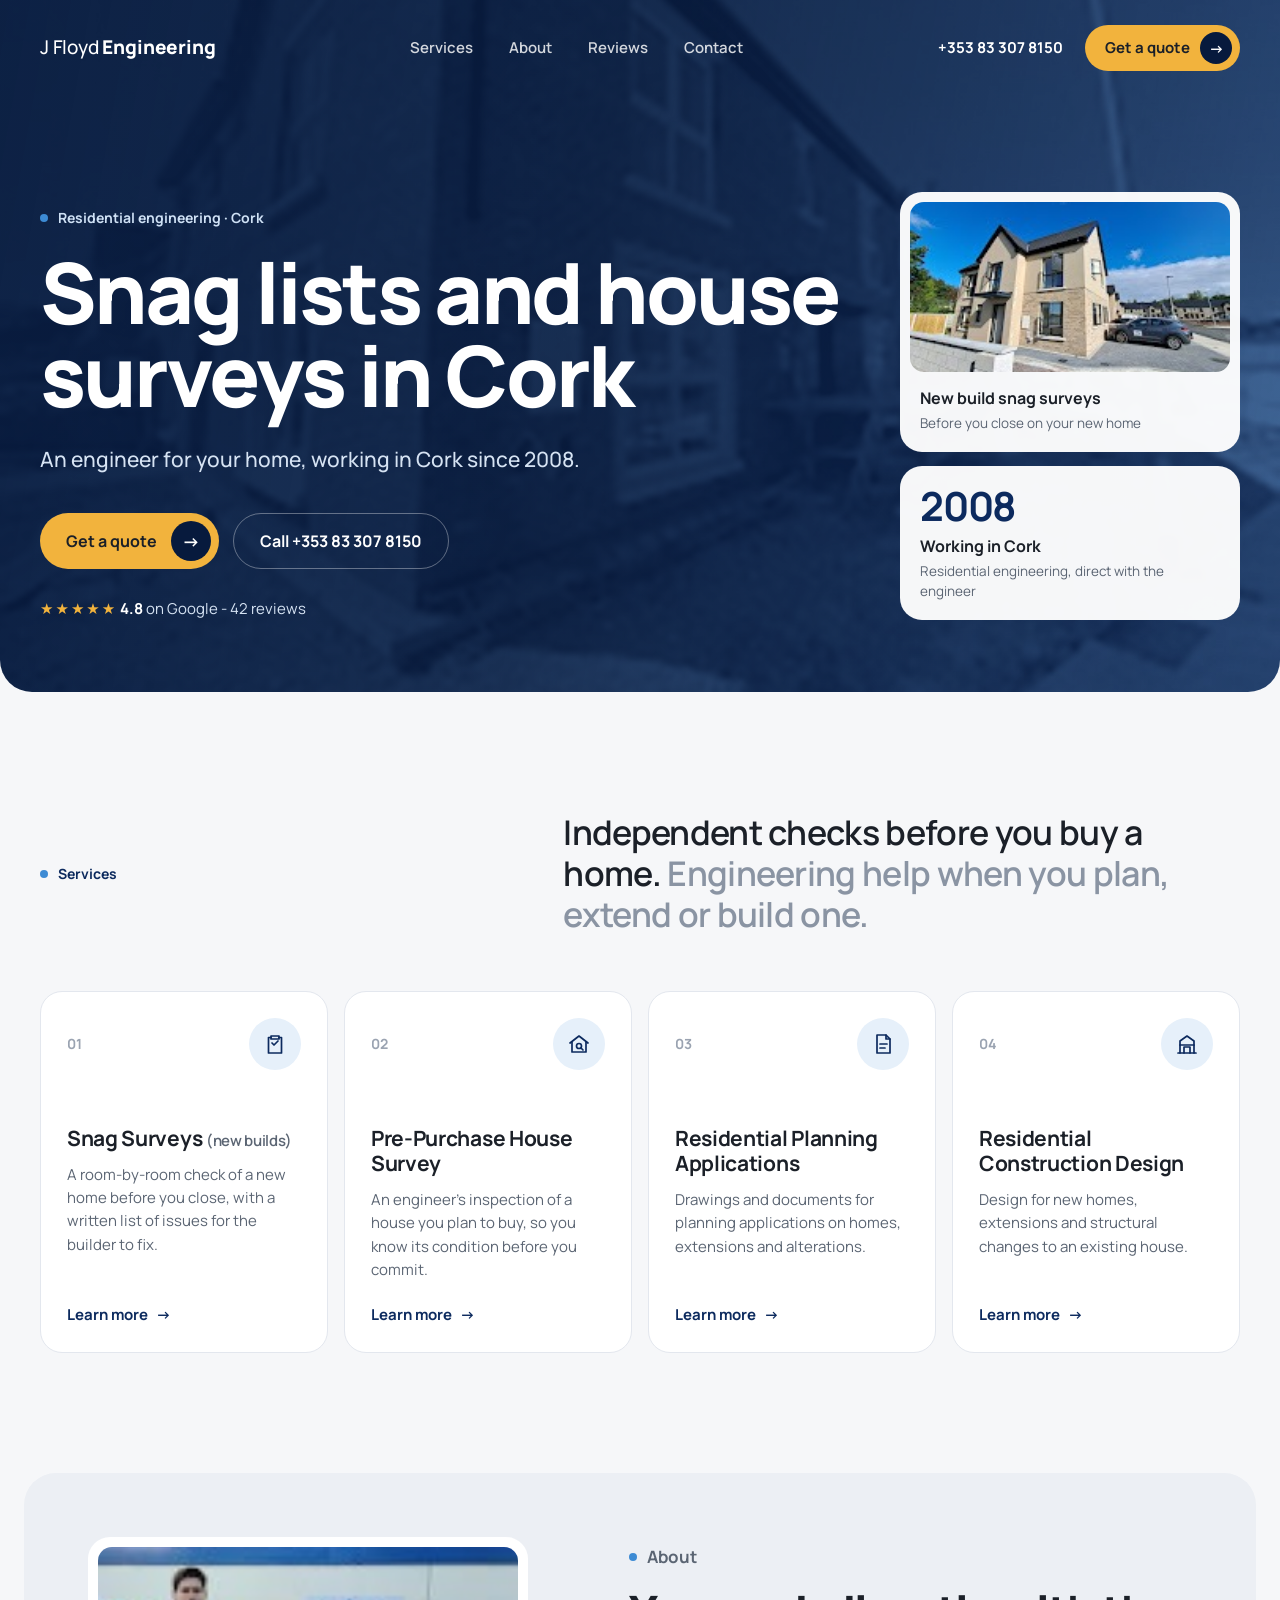
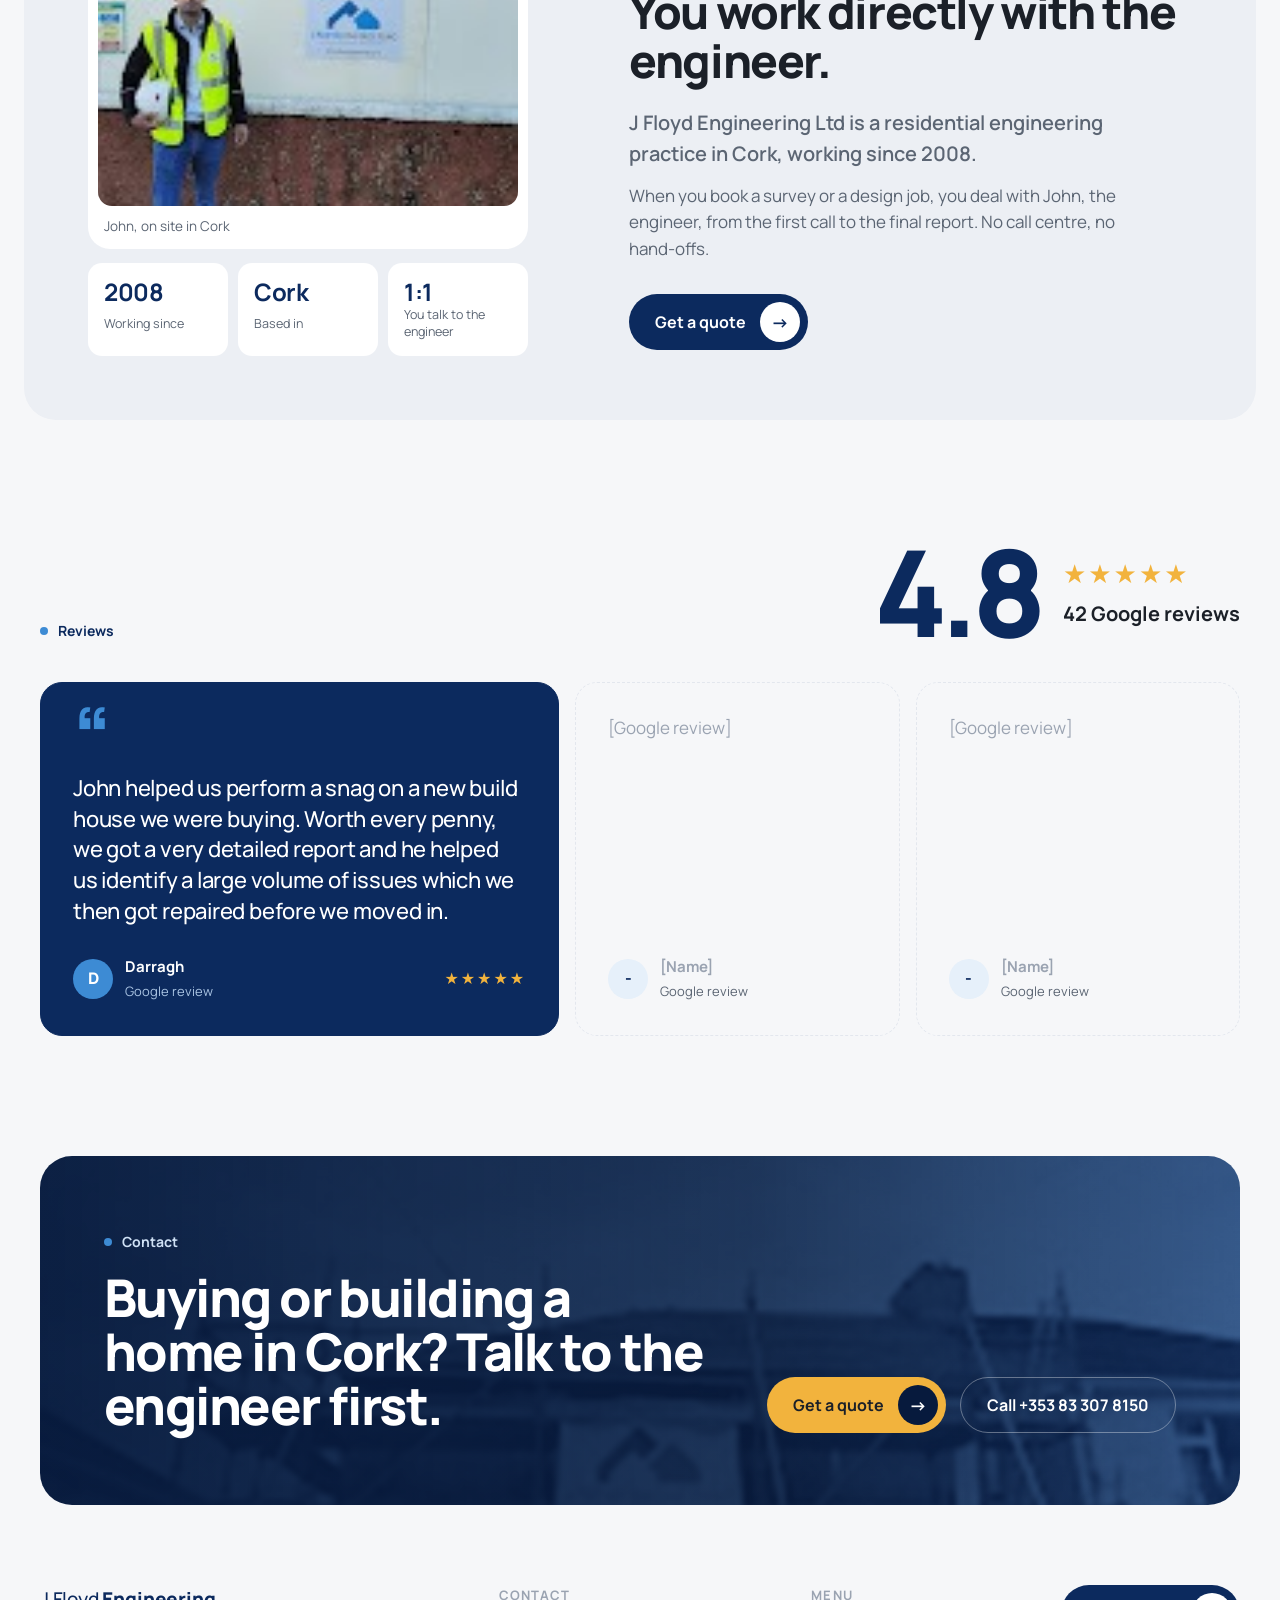
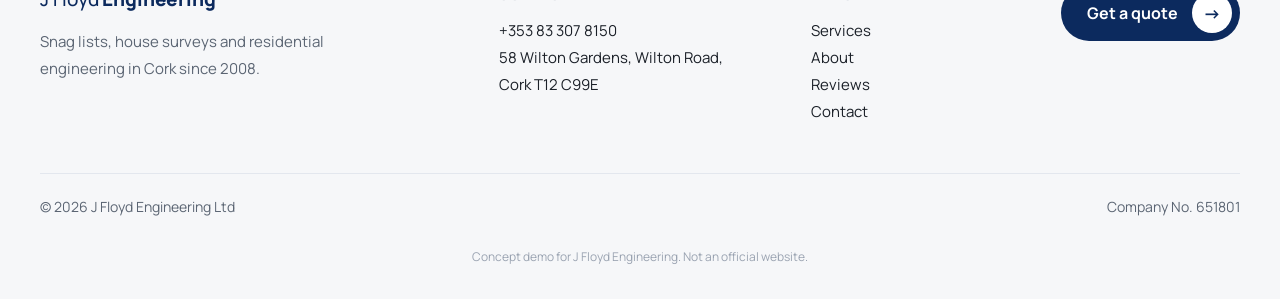
==== jfloyd/index.html @ bc27c9dc "Add jfloyd concept demo (J Floyd Engineering, Cork) Co-Authored-By: Claude Opus 5.5 <noreply@anthrop" ====
<!DOCTYPE html>
<html lang="en-IE">
<head>
<meta charset="utf-8">
<meta name="robots" content="noindex, nofollow">
<meta name="viewport" content="width=device-width, initial-scale=1">
<title>J Floyd Engineering | Snag lists and house surveys in Cork</title>
<meta name="description" content="Concept demo for J Floyd Engineering Ltd, Cork. Not an official website.">
<link rel="preconnect" href="https://fonts.googleapis.com">
<link rel="preconnect" href="https://fonts.gstatic.com" crossorigin>
<link href="https://fonts.googleapis.com/css2?family=Manrope:wght@400;500;600;700;800&display=swap" rel="stylesheet">
<link rel="stylesheet" href="style.css">
<!--
  CONCEPT DEMO, NOT COMMISSIONED. Redesign concept for J Floyd Engineering Ltd
  (jfloydengineering.ie), Cork. noindex/nofollow. 2026-10-08.
  LOGO: the client's logo file could not be downloaded when this was built.
  The header and footer show the company name as text in its place. To swap:
  save the logo as assets/logo.png and replace each .brand-text span with
  <img src="assets/logo.png" alt="J Floyd Engineering Ltd">.
-->
</head>
<body>

<div class="hero-wrap">
  <header class="header container">
    <a class="brand" href="#top" aria-label="J Floyd Engineering Ltd">
      <span class="brand-text">J Floyd <b>Engineering</b></span>
    </a>
    <nav class="nav">
      <a href="#services">Services</a>
      <a href="#about">About</a>
      <a href="#reviews">Reviews</a>
      <a href="#contact">Contact</a>
    </nav>
    <div class="header-cta">
      <a class="phone" href="tel:+353833078150">+353 83 307 8150</a>
      <a class="btn btn-accent btn-sm" href="#contact">Get a quote <span class="arrow">→</span></a>
    </div>
  </header>

  <section class="hero container" id="top">
    <div class="hero-main">
      <p class="eyebrow eyebrow-light"><span class="dot"></span>Residential engineering · Cork</p>
      <h1>Snag lists and house surveys in&nbsp;Cork</h1>
      <p class="hero-sub">An engineer for your home, working in Cork since 2008.</p>
      <div class="hero-actions">
        <a class="btn btn-accent" href="#contact">Get a quote <span class="arrow">→</span></a>
        <a class="btn btn-ghost" href="tel:+353833078150">Call +353 83 307 8150</a>
      </div>
      <p class="trust"><span class="stars" aria-hidden="true">★★★★★</span> <b>4.8</b> on Google - 42 reviews</p>
    </div>

    <div class="hero-cards">
      <figure class="hcard hcard-photo">
        <img src="assets/house-1.jpg" alt="A finished new build home" width="203" height="152">
        <figcaption><b>New build snag surveys</b><span>Before you close on your new home</span></figcaption>
      </figure>
      <div class="hcard hcard-stat">
        <b class="big">2008</b>
        <span class="lbl">Working in Cork</span>
        <span class="muted">Residential engineering, direct with the engineer</span>
      </div>
    </div>
  </section>
</div>

<main>
  <section class="section container" id="services">
    <div class="intro">
      <p class="eyebrow"><span class="dot"></span>Services</p>
      <p class="statement">Independent checks before you buy a home. <span>Engineering help when you plan, extend or build one.</span></p>
    </div>

    <div class="services">
      <article class="svc">
        <div class="svc-top"><span class="num">01</span><span class="ico" aria-hidden="true">
          <svg viewBox="0 0 24 24"><path d="M9 11l2 2 4-4"/><path d="M8 4h8v3H8z"/><path d="M8 5.5H5.5V21h13V5.5H16"/></svg></span></div>
        <h3>Snag Surveys <small>(new builds)</small></h3>
        <p>A room-by-room check of a new home before you close, with a written list of issues for the builder to fix.</p>
        <a class="more" href="#contact">Learn more <span class="arrow">→</span></a>
      </article>
      <article class="svc">
        <div class="svc-top"><span class="num">02</span><span class="ico" aria-hidden="true">
          <svg viewBox="0 0 24 24"><path d="M3 11l9-7 9 7"/><path d="M5 10v10h14V10"/><circle cx="12" cy="14" r="2.5"/><path d="M14 16l2 2"/></svg></span></div>
        <h3>Pre-Purchase House Survey</h3>
        <p>An engineer's inspection of a house you plan to buy, so you know its condition before you commit.</p>
        <a class="more" href="#contact">Learn more <span class="arrow">→</span></a>
      </article>
      <article class="svc">
        <div class="svc-top"><span class="num">03</span><span class="ico" aria-hidden="true">
          <svg viewBox="0 0 24 24"><path d="M6 3h9l4 4v14H6z"/><path d="M15 3v4h4"/><path d="M9 12h7M9 16h5"/></svg></span></div>
        <h3>Residential Planning Applications</h3>
        <p>Drawings and documents for planning applications on homes, extensions and alterations.</p>
        <a class="more" href="#contact">Learn more <span class="arrow">→</span></a>
      </article>
      <article class="svc">
        <div class="svc-top"><span class="num">04</span><span class="ico" aria-hidden="true">
          <svg viewBox="0 0 24 24"><path d="M3 21h18"/><path d="M5 21V9l7-5 7 5v12"/><path d="M9 21v-6h6v6"/><path d="M5 13h14"/></svg></span></div>
        <h3>Residential Construction Design</h3>
        <p>Design for new homes, extensions and structural changes to an existing house.</p>
        <a class="more" href="#contact">Learn more <span class="arrow">→</span></a>
      </article>
    </div>
  </section>

  <section class="section about-wrap" id="about">
    <div class="container about">
      <div class="about-media">
        <figure class="owner">
          <img src="assets/owner.jpg" alt="John on site in a hi-vis vest" width="138" height="85">
          <figcaption>John, on site in Cork</figcaption>
        </figure>
        <div class="facts">
          <div><b>2008</b><span>Working since</span></div>
          <div><b>Cork</b><span>Based in</span></div>
          <div><b>1:1</b><span>You talk to the engineer</span></div>
        </div>
      </div>
      <div class="about-text">
        <p class="eyebrow"><span class="dot"></span>About</p>
        <h2>You work directly with the engineer.</h2>
        <p class="lead">J Floyd Engineering Ltd is a residential engineering practice in Cork, working since 2008.</p>
        <p>When you book a survey or a design job, you deal with John, the engineer, from the first call to the final report. No call centre, no hand-offs.</p>
        <a class="btn btn-dark" href="#contact">Get a quote <span class="arrow">→</span></a>
      </div>
    </div>
  </section>

  <section class="section container" id="reviews">
    <div class="reviews-head">
      <p class="eyebrow"><span class="dot"></span>Reviews</p>
      <div class="score">
        <b class="score-num">4.8</b>
        <div>
          <span class="stars stars-lg" aria-hidden="true">★★★★★</span>
          <span class="score-lbl">42 Google reviews</span>
        </div>
      </div>
    </div>
    <div class="reviews">
      <blockquote class="review review-main">
        <span class="quote-mark" aria-hidden="true">“</span>
        <p>John helped us perform a snag on a new build house we were buying. Worth every penny, we got a very detailed report and he helped us identify a large volume of issues which we then got repaired before we moved in.</p>
        <footer><span class="avatar">D</span><span><b>Darragh</b><small>Google review</small></span><span class="stars">★★★★★</span></footer>
      </blockquote>
      <blockquote class="review review-ph">
        <p>[Google review]</p>
        <footer><span class="avatar">-</span><span><b>[Name]</b><small>Google review</small></span></footer>
      </blockquote>
      <blockquote class="review review-ph">
        <p>[Google review]</p>
        <footer><span class="avatar">-</span><span><b>[Name]</b><small>Google review</small></span></footer>
      </blockquote>
    </div>
  </section>

  <section class="container" id="contact">
    <div class="cta">
      <div class="cta-text">
        <p class="eyebrow eyebrow-light"><span class="dot"></span>Contact</p>
        <h2>Buying or building a home in Cork? Talk to the engineer first.</h2>
      </div>
      <div class="cta-actions">
        <a class="btn btn-accent" href="tel:+353833078150">Get a quote <span class="arrow">→</span></a>
        <a class="btn btn-ghost" href="tel:+353833078150">Call +353 83 307 8150</a>
      </div>
    </div>
  </section>
</main>

<footer class="footer container">
  <div class="footer-grid">
    <div>
      <a class="brand brand-dark" href="#top"><span class="brand-text">J Floyd <b>Engineering</b></span></a>
      <p class="muted">Snag lists, house surveys and residential engineering in Cork since 2008.</p>
    </div>
    <div>
      <h4>Contact</h4>
      <p><a href="tel:+353833078150">+353 83 307 8150</a></p>
      <p>58 Wilton Gardens, Wilton Road,<br>Cork T12 C99E</p>
    </div>
    <div>
      <h4>Menu</h4>
      <p><a href="#services">Services</a><br><a href="#about">About</a><br><a href="#reviews">Reviews</a><br><a href="#contact">Contact</a></p>
    </div>
    <div class="footer-cta">
      <a class="btn btn-dark" href="#contact">Get a quote <span class="arrow">→</span></a>
    </div>
  </div>
  <div class="footer-bottom">
    <span>© 2026 J Floyd Engineering Ltd</span>
    <span>Company No. 651801</span>
  </div>
  <p class="demo-note">Concept demo for J Floyd Engineering. Not an official website.</p>
</footer>

<script data-goatcounter="https://satort25.goatcounter.com/count" async src="https://gc.zgo.at/count.js"></script>
</body>
</html>
---- jfloyd/style.css ----
/* Palette: navy and light blue provisional, sampled from the logo on the site
   sign in the client's photos; re-check against the logo file. */
:root {
  --navy: #0c2a5e;
  --navy-deep: #071a3d;
  --blue: #3d8bd4;
  --blue-soft: #e6f0fa;
  --bg: #f6f7f9;
  --card: #ffffff;
  --ink: #1b2028;
  --ink-2: #5b6573;
  --line: #e3e7ee;
  --accent: #f2b33d;
  --accent-ink: #1b2028;
  --r-lg: 32px;
  --r: 22px;
  --r-sm: 14px;
}

* { box-sizing: border-box; margin: 0; padding: 0; }
html { scroll-behavior: smooth; }
body {
  font-family: "Manrope", system-ui, sans-serif;
  background: var(--bg);
  color: var(--ink);
  font-size: 16px;
  line-height: 1.55;
  -webkit-font-smoothing: antialiased;
}
img { display: block; max-width: 100%; }
a { color: inherit; text-decoration: none; }
.container { width: 100%; max-width: 1312px; margin: 0 auto; padding: 0 40px; }

/* buttons */
.btn {
  display: inline-flex; align-items: center; gap: 14px;
  height: 56px; padding: 0 8px 0 26px;
  border-radius: 999px; font-weight: 700; font-size: 16px;
  white-space: nowrap; transition: transform .15s ease;
}
.btn:hover { transform: translateY(-1px); }
.btn .arrow {
  display: grid; place-items: center;
  width: 40px; height: 40px; border-radius: 50%;
  font-size: 18px; line-height: 1;
}
.btn-accent { background: var(--accent); color: var(--accent-ink); }
.btn-accent .arrow { background: var(--navy-deep); color: #fff; }
.btn-dark { background: var(--navy); color: #fff; }
.btn-dark .arrow { background: #fff; color: var(--navy); }
.btn-ghost { padding: 0 26px; color: #fff; border: 1.5px solid rgba(255,255,255,.35); }
.btn-sm { height: 46px; padding-left: 20px; font-size: 15px; gap: 10px; }
.btn-sm .arrow { width: 32px; height: 32px; font-size: 15px; }

.eyebrow {
  display: inline-flex; align-items: center; gap: 10px;
  font-size: 14px; font-weight: 700; color: var(--navy);
}
.eyebrow .dot { width: 8px; height: 8px; border-radius: 50%; background: var(--blue); }
.eyebrow-light { color: #cfe1f5; }
.stars { color: var(--accent); letter-spacing: 2px; }
.muted { color: var(--ink-2); }

/* header + hero */
.hero-wrap {
  position: relative; color: #fff;
  background:
    linear-gradient(100deg, rgba(7,26,61,.94) 0%, rgba(7,26,61,.82) 45%, rgba(12,42,94,.55) 100%),
    url("assets/hero.jpg") center 60% / cover no-repeat;
  border-radius: 0 0 var(--r-lg) var(--r-lg);
  overflow: hidden;
}
.header {
  display: flex; align-items: center; justify-content: space-between; gap: 24px;
  height: 96px; position: relative; z-index: 2;
}
.brand { display: inline-flex; align-items: center; }
.brand-text { font-size: 19px; font-weight: 500; letter-spacing: -.01em; }
.brand-text b { font-weight: 800; }
.brand-dark { color: var(--navy); }
.nav { display: flex; gap: 36px; font-size: 15px; font-weight: 600; color: rgba(255,255,255,.82); }
.nav a:hover { color: #fff; }
.header-cta { display: flex; align-items: center; gap: 22px; }
.phone { font-weight: 700; font-size: 15px; }

.hero {
  display: grid; grid-template-columns: 1fr 340px; gap: 48px; align-items: end;
  padding-top: 96px; padding-bottom: 72px;
}
.hero h1 {
  font-size: clamp(44px, 6.6vw, 96px);
  line-height: .98; letter-spacing: -.035em; font-weight: 800;
  margin: 22px 0 26px; max-width: 900px;
}
.hero-sub { font-size: 21px; color: #d6e3f3; font-weight: 500; }
.hero-actions { display: flex; flex-wrap: wrap; gap: 14px; margin: 38px 0 28px; }
.trust { font-size: 15px; color: #d6e3f3; }
.trust b { color: #fff; }

.hero-cards { display: grid; gap: 14px; }
.hcard { background: rgba(255,255,255,.96); color: var(--ink); border-radius: var(--r); padding: 10px; }
.hcard-photo img { width: 100%; height: 170px; object-fit: cover; border-radius: var(--r-sm); }
.hcard-photo figcaption { padding: 14px 10px 8px; display: grid; gap: 2px; }
.hcard-photo figcaption b { font-size: 16px; }
.hcard-photo figcaption span, .hcard-stat .muted { font-size: 13.5px; color: var(--ink-2); }
.hcard-stat { padding: 20px 20px 18px; display: grid; gap: 2px; }
.hcard-stat .big { font-size: 40px; line-height: 1; letter-spacing: -.03em; color: var(--navy); }
.hcard-stat .lbl { font-weight: 700; margin-top: 6px; }

/* sections */
.section { padding: 120px 40px 0; }
.intro { display: grid; grid-template-columns: 5fr 7fr; gap: 40px; margin-bottom: 56px; }
.statement { font-size: 34px; line-height: 1.2; letter-spacing: -.02em; font-weight: 600; color: var(--ink); }
.statement span { color: #8a94a3; }

.services { display: grid; grid-template-columns: repeat(4, 1fr); gap: 16px; }
.svc {
  background: var(--card); border-radius: var(--r); padding: 26px;
  display: flex; flex-direction: column; min-height: 330px;
  border: 1px solid var(--line);
  transition: border-color .2s, transform .2s;
}
.svc:hover { border-color: var(--blue); transform: translateY(-2px); }
.svc-top { display: flex; justify-content: space-between; align-items: center; margin-bottom: 56px; }
.num { font-size: 14px; font-weight: 700; color: #9aa3b1; }
.ico { width: 52px; height: 52px; border-radius: 50%; background: var(--blue-soft); display: grid; place-items: center; }
.ico svg { width: 24px; height: 24px; fill: none; stroke: var(--navy); stroke-width: 1.7; stroke-linecap: round; stroke-linejoin: round; }
.svc h3 { font-size: 21px; line-height: 1.2; letter-spacing: -.015em; font-weight: 700; margin-bottom: 12px; }
.svc h3 small { font-size: 15px; font-weight: 600; color: var(--ink-2); }
.svc p { font-size: 15px; color: var(--ink-2); }
.more { margin-top: auto; padding-top: 22px; font-weight: 700; font-size: 15px; color: var(--navy); display: inline-flex; gap: 8px; }
.more .arrow { transition: transform .2s; }
.svc:hover .more .arrow { transform: translateX(3px); }

/* about */
.about-wrap { padding-left: 0; padding-right: 0; }
.about {
  display: grid; grid-template-columns: 5fr 6fr; gap: 72px; align-items: center;
  background: #eceff4; border-radius: var(--r-lg); padding: 64px;
  max-width: 1232px;
}
.about-media { display: grid; gap: 14px; justify-items: start; }
.owner { background: #fff; padding: 10px; border-radius: var(--r); width: 100%; max-width: 440px; }
.owner img { width: 100%; height: auto; aspect-ratio: 138 / 85; object-fit: cover; border-radius: var(--r-sm); }
.owner figcaption { font-size: 13.5px; color: var(--ink-2); padding: 10px 6px 2px; }
.facts { display: grid; grid-template-columns: repeat(3, 1fr); gap: 10px; width: 100%; max-width: 440px; }
.facts div { background: #fff; border-radius: var(--r-sm); padding: 16px; display: grid; gap: 2px; }
.facts b { font-size: 24px; letter-spacing: -.02em; color: var(--navy); line-height: 1.1; }
.facts span { font-size: 12.5px; color: var(--ink-2); line-height: 1.3; }
.about-text h2 { font-size: 46px; line-height: 1.05; letter-spacing: -.03em; font-weight: 800; margin: 18px 0 22px; }
.about-text .lead { font-size: 20px; font-weight: 600; margin-bottom: 14px; }
.about-text p { color: var(--ink-2); font-size: 17px; max-width: 520px; }
.about-text .btn { margin-top: 32px; }

/* reviews */
.reviews-head { display: flex; justify-content: space-between; align-items: flex-end; margin-bottom: 40px; }
.score { display: flex; align-items: center; gap: 22px; }
.score-num { font-size: 120px; line-height: .85; letter-spacing: -.05em; font-weight: 800; color: var(--navy); }
.score > div { display: grid; gap: 4px; }
.stars-lg { font-size: 26px; }
.score-lbl { font-size: 20px; font-weight: 700; }
.reviews { display: grid; grid-template-columns: 1.6fr 1fr 1fr; gap: 16px; }
.review {
  background: var(--card); border: 1px solid var(--line); border-radius: var(--r);
  padding: 32px; display: flex; flex-direction: column; gap: 28px; min-height: 300px;
}
.review p { font-size: 17px; }
.review footer { margin-top: auto; display: flex; align-items: center; gap: 12px; }
.review footer b { display: block; font-size: 15px; }
.review footer small { color: var(--ink-2); font-size: 13px; }
.review footer .stars { margin-left: auto; }
.avatar { width: 40px; height: 40px; border-radius: 50%; background: var(--blue-soft); color: var(--navy); display: grid; place-items: center; font-weight: 800; }
.review-main { background: var(--navy); color: #fff; border-color: var(--navy); position: relative; }
.review-main p { font-size: 22px; line-height: 1.4; letter-spacing: -.01em; font-weight: 500; }
.review-main footer small { color: #a9c3e2; }
.review-main .avatar { background: var(--blue); color: #fff; }
.quote-mark { font-size: 80px; line-height: .5; color: var(--blue); height: 30px; font-weight: 800; }
.review-ph { background: transparent; border-style: dashed; color: #9aa3b1; }
.review-ph p { font-size: 17px; }

/* final CTA */
#contact { padding-top: 120px; }
.cta {
  border-radius: var(--r-lg); color: #fff; padding: 72px 64px;
  background:
    linear-gradient(90deg, rgba(7,26,61,.95) 0%, rgba(7,26,61,.78) 60%, rgba(12,42,94,.6) 100%),
    url("assets/cta.jpg") center 45% / cover no-repeat;
  display: grid; grid-template-columns: 1.4fr 1fr; gap: 40px; align-items: end;
}
.cta h2 { font-size: 52px; line-height: 1.04; letter-spacing: -.03em; font-weight: 800; margin-top: 18px; max-width: 680px; }
.cta-actions { display: flex; flex-wrap: wrap; gap: 14px; justify-content: flex-end; }

/* footer */
.footer { padding-top: 80px; padding-bottom: 32px; }
.footer-grid { display: grid; grid-template-columns: 2fr 1.3fr 1fr auto; gap: 40px; padding-bottom: 48px; border-bottom: 1px solid var(--line); }
.footer-grid .muted { margin-top: 14px; max-width: 320px; font-size: 15px; }
.footer h4 { font-size: 13px; text-transform: uppercase; letter-spacing: .08em; color: #9aa3b1; margin-bottom: 12px; }
.footer p { font-size: 15px; line-height: 1.8; }
.footer-bottom { display: flex; justify-content: space-between; gap: 16px; padding-top: 22px; font-size: 14px; color: var(--ink-2); }
.demo-note { margin-top: 28px; text-align: center; font-size: 12px !important; color: #9aa3b1; }

/* mobile */
@media (max-width: 980px) {
  .container { padding: 0 20px; }
  .nav, .phone { display: none; }
  .header { height: 76px; }
  .hero { grid-template-columns: 1fr; padding-top: 44px; padding-bottom: 28px; gap: 36px; }
  .hero h1 { font-size: 46px; margin: 16px 0 18px; }
  .hero-sub { font-size: 18px; }
  .hero-actions { flex-direction: column; margin: 28px 0 22px; }
  .hero-actions .btn { justify-content: space-between; width: 100%; }
  .hero-actions .btn-ghost { justify-content: center; }
  .hero-cards { grid-template-columns: 1fr 1fr; gap: 10px; }
  .hcard-photo img { height: 110px; }
  .hcard-photo figcaption span { display: none; }
  .hcard-photo figcaption b { font-size: 14px; }
  .hcard-stat { padding: 16px; }
  .hcard-stat .big { font-size: 32px; }
  .hcard-stat .muted { font-size: 12.5px; }

  .section { padding: 80px 20px 0; }
  .intro { grid-template-columns: 1fr; gap: 16px; margin-bottom: 32px; }
  .statement { font-size: 26px; }
  .services { grid-template-columns: 1fr; gap: 12px; }
  .svc { min-height: 0; padding: 22px; }
  .svc-top { margin-bottom: 28px; }

  .about-wrap { padding: 80px 20px 0; }
  .about { grid-template-columns: 1fr; gap: 36px; padding: 20px; border-radius: 26px; }
  .about-text { order: -1; padding: 12px 4px 0; }
  .about-text h2 { font-size: 34px; }
  .about-text .lead { font-size: 18px; }

  .reviews-head { flex-direction: column; align-items: flex-start; gap: 20px; margin-bottom: 28px; }
  .score-num { font-size: 88px; }
  .reviews { grid-template-columns: 1fr; gap: 12px; }
  .review { min-height: 0; padding: 24px; }
  .review-main p { font-size: 19px; }
  .review-ph { min-height: 150px; }

  #contact { padding-top: 80px; }
  .cta { grid-template-columns: 1fr; padding: 40px 24px; border-radius: 26px; }
  .cta h2 { font-size: 34px; }
  .cta-actions { flex-direction: column; justify-content: flex-start; }
  .cta-actions .btn { width: 100%; justify-content: space-between; }
  .cta-actions .btn-ghost { justify-content: center; }

  .footer { padding-top: 56px; }
  .footer-grid { grid-template-columns: 1fr 1fr; gap: 28px; }
  .footer-grid > div:first-child, .footer-cta { grid-column: 1 / -1; }
  .footer-bottom { flex-direction: column; gap: 4px; }
}
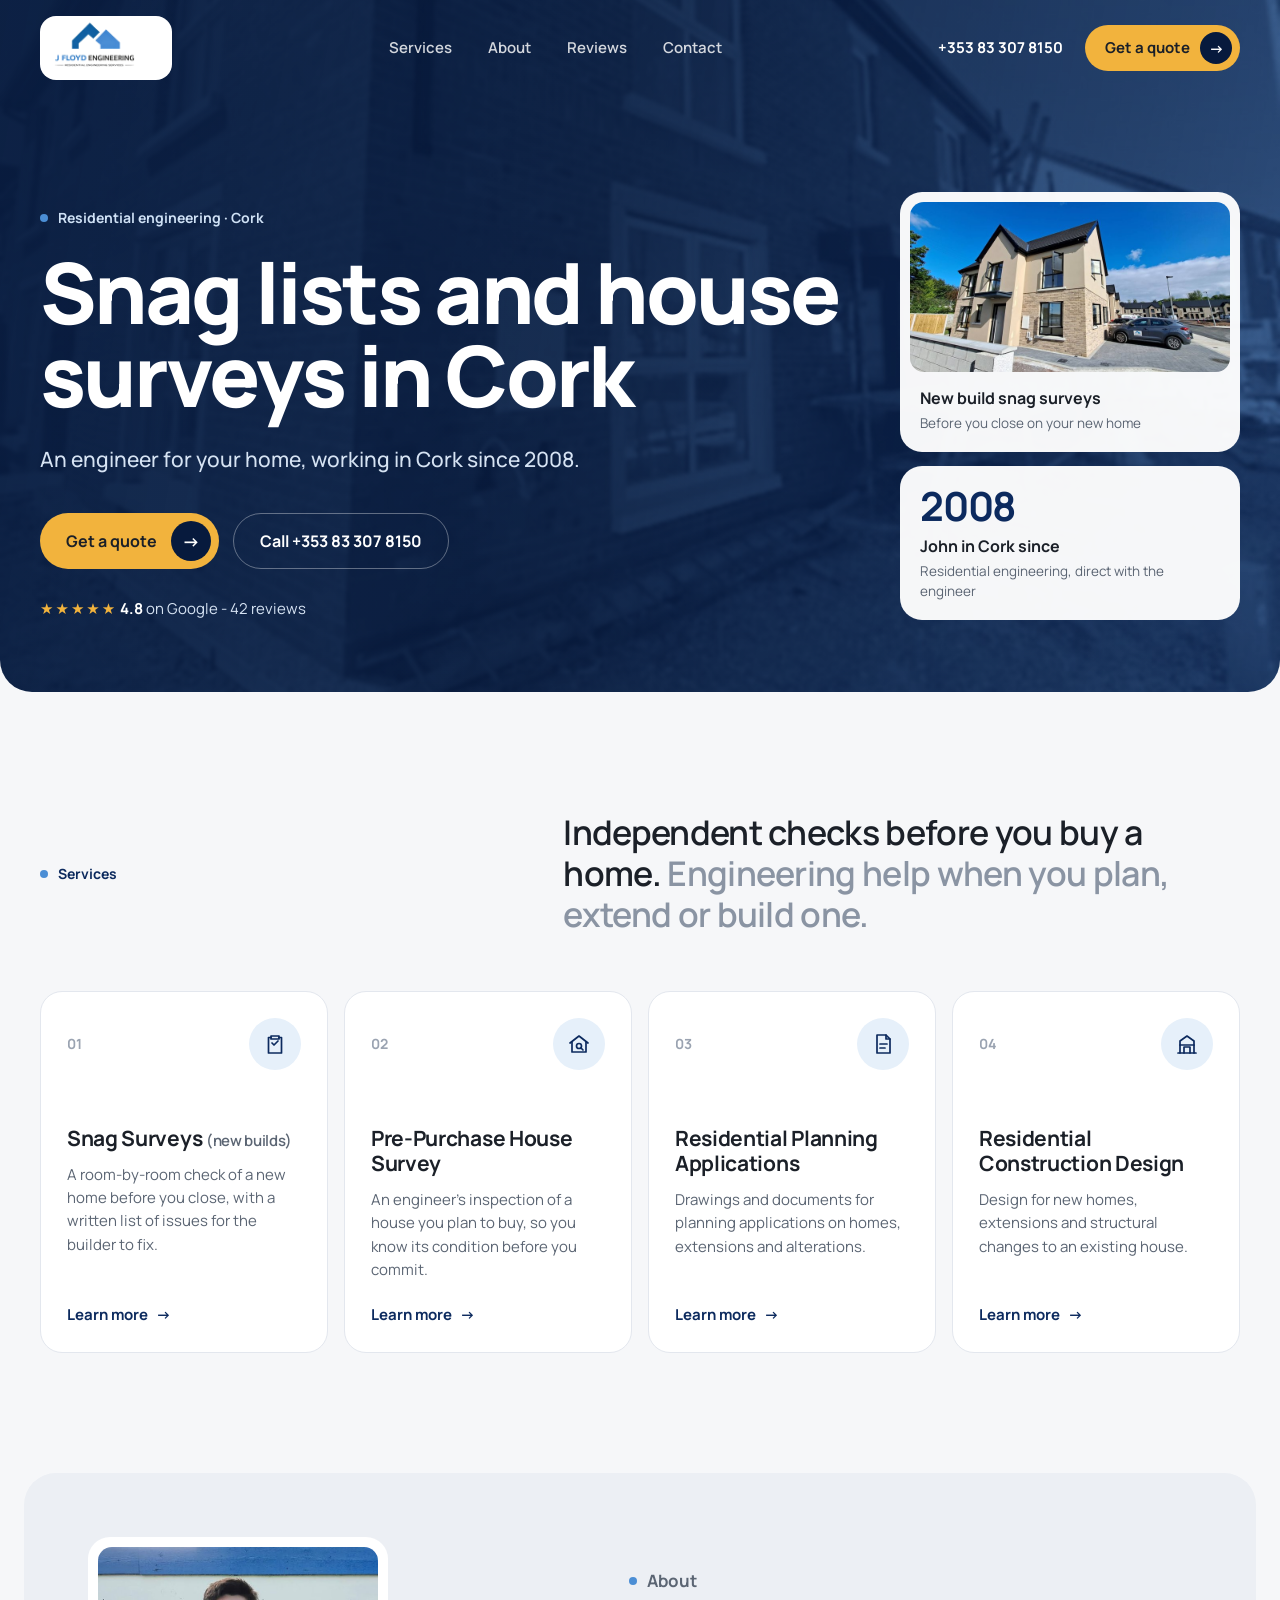
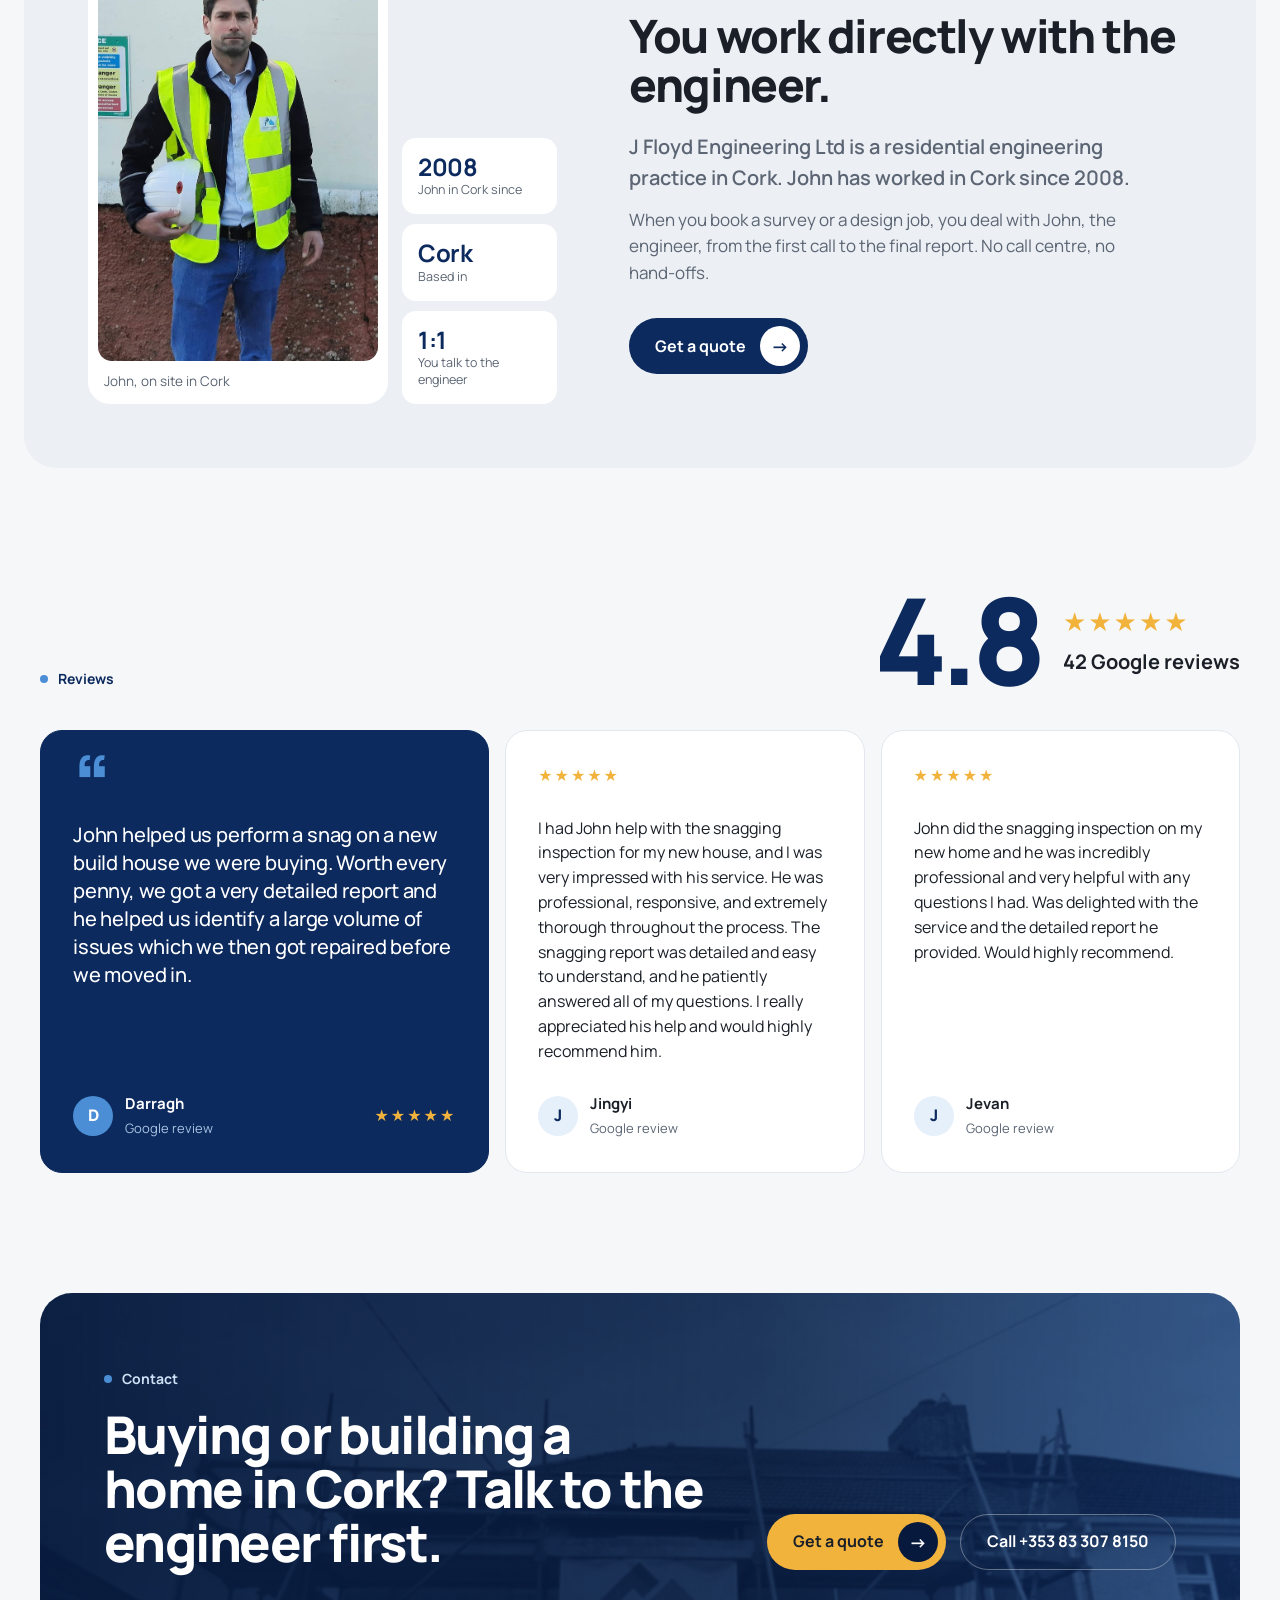
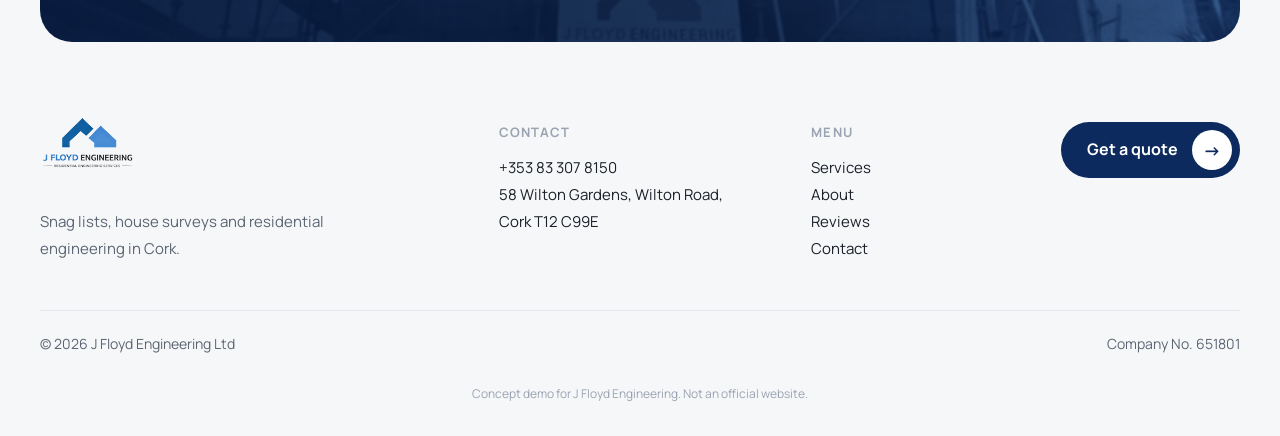
==== commit ace5056b: "jfloyd: client logo and photos, real Google reviews, 2008 wording Co-Authored-By: Claude Opus 5.5 <n" ====
--- a/jfloyd/index.html
+++ b/jfloyd/index.html
@@ -13,10 +13,7 @@
 <!--
   CONCEPT DEMO, NOT COMMISSIONED. Redesign concept for J Floyd Engineering Ltd
   (jfloydengineering.ie), Cork. noindex/nofollow. 2026-10-08.
-  LOGO: the client's logo file could not be downloaded when this was built.
-  The header and footer show the company name as text in its place. To swap:
-  save the logo as assets/logo.png and replace each .brand-text span with
-  <img src="assets/logo.png" alt="J Floyd Engineering Ltd">.
+  Logo: assets/logo.png is the client's file, unchanged.
 -->
 </head>
 <body>
@@ -24,7 +21,7 @@
 <div class="hero-wrap">
   <header class="header container">
     <a class="brand" href="#top" aria-label="J Floyd Engineering Ltd">
-      <span class="brand-text">J Floyd <b>Engineering</b></span>
+      <img class="logo" src="assets/logo.png" alt="J Floyd Engineering Ltd" width="228" height="152">
     </a>
     <nav class="nav">
       <a href="#services">Services</a>
@@ -52,12 +49,12 @@
 
     <div class="hero-cards">
       <figure class="hcard hcard-photo">
-        <img src="assets/house-1.jpg" alt="A finished new build home" width="203" height="152">
+        <img src="assets/house-1.jpg" alt="A finished new build home" width="800" height="600">
         <figcaption><b>New build snag surveys</b><span>Before you close on your new home</span></figcaption>
       </figure>
       <div class="hcard hcard-stat">
         <b class="big">2008</b>
-        <span class="lbl">Working in Cork</span>
+        <span class="lbl">John in Cork since</span>
         <span class="muted">Residential engineering, direct with the engineer</span>
       </div>
     </div>
@@ -107,11 +104,11 @@
     <div class="container about">
       <div class="about-media">
         <figure class="owner">
-          <img src="assets/owner.jpg" alt="John on site in a hi-vis vest" width="138" height="85">
+          <img src="assets/owner.jpg" alt="John on site in a hi-vis vest" width="677" height="1000">
           <figcaption>John, on site in Cork</figcaption>
         </figure>
         <div class="facts">
-          <div><b>2008</b><span>Working since</span></div>
+          <div><b>2008</b><span>John in Cork since</span></div>
           <div><b>Cork</b><span>Based in</span></div>
           <div><b>1:1</b><span>You talk to the engineer</span></div>
         </div>
@@ -119,7 +116,7 @@
       <div class="about-text">
         <p class="eyebrow"><span class="dot"></span>About</p>
         <h2>You work directly with the engineer.</h2>
-        <p class="lead">J Floyd Engineering Ltd is a residential engineering practice in Cork, working since 2008.</p>
+        <p class="lead">J Floyd Engineering Ltd is a residential engineering practice in Cork. John has worked in Cork since 2008.</p>
         <p>When you book a survey or a design job, you deal with John, the engineer, from the first call to the final report. No call centre, no hand-offs.</p>
         <a class="btn btn-dark" href="#contact">Get a quote <span class="arrow">→</span></a>
       </div>
@@ -143,13 +140,15 @@
         <p>John helped us perform a snag on a new build house we were buying. Worth every penny, we got a very detailed report and he helped us identify a large volume of issues which we then got repaired before we moved in.</p>
         <footer><span class="avatar">D</span><span><b>Darragh</b><small>Google review</small></span><span class="stars">★★★★★</span></footer>
       </blockquote>
-      <blockquote class="review review-ph">
-        <p>[Google review]</p>
-        <footer><span class="avatar">-</span><span><b>[Name]</b><small>Google review</small></span></footer>
+      <blockquote class="review">
+        <span class="stars">★★★★★</span>
+        <p>I had John help with the snagging inspection for my new house, and I was very impressed with his service. He was professional, responsive, and extremely thorough throughout the process. The snagging report was detailed and easy to understand, and he patiently answered all of my questions. I really appreciated his help and would highly recommend him.</p>
+        <footer><span class="avatar">J</span><span><b>Jingyi</b><small>Google review</small></span></footer>
       </blockquote>
-      <blockquote class="review review-ph">
-        <p>[Google review]</p>
-        <footer><span class="avatar">-</span><span><b>[Name]</b><small>Google review</small></span></footer>
+      <blockquote class="review">
+        <span class="stars">★★★★★</span>
+        <p>John did the snagging inspection on my new home and he was incredibly professional and very helpful with any questions I had. Was delighted with the service and the detailed report he provided. Would highly recommend.</p>
+        <footer><span class="avatar">J</span><span><b>Jevan</b><small>Google review</small></span></footer>
       </blockquote>
     </div>
   </section>
@@ -171,8 +170,8 @@
 <footer class="footer container">
   <div class="footer-grid">
     <div>
-      <a class="brand brand-dark" href="#top"><span class="brand-text">J Floyd <b>Engineering</b></span></a>
-      <p class="muted">Snag lists, house surveys and residential engineering in Cork since 2008.</p>
+      <a class="brand brand-dark" href="#top"><img class="logo" src="assets/logo.png" alt="J Floyd Engineering Ltd" width="228" height="152"></a>
+      <p class="muted">Snag lists, house surveys and residential engineering in Cork.</p>
     </div>
     <div>
       <h4>Contact</h4>
--- a/jfloyd/style.css
+++ b/jfloyd/style.css
@@ -1,9 +1,9 @@
-/* Palette: navy and light blue provisional, sampled from the logo on the site
-   sign in the client's photos; re-check against the logo file. */
+/* Palette from the logo file: #1160a3 and #4b8ed5. --navy is a deeper shade
+   of the logo's dark blue for backgrounds behind white text. */
 :root {
   --navy: #0c2a5e;
   --navy-deep: #071a3d;
-  --blue: #3d8bd4;
+  --blue: #4b8ed5;
   --blue-soft: #e6f0fa;
   --bg: #f6f7f9;
   --card: #ffffff;
@@ -75,6 +75,9 @@
   height: 96px; position: relative; z-index: 2;
 }
 .brand { display: inline-flex; align-items: center; }
+.logo { width: 132px; height: auto; margin: -14px -12px; }
+.header .brand { background: #fff; border-radius: 16px; padding: 0 12px; height: 64px; overflow: hidden; }
+.brand-dark .logo { width: 150px; margin: -16px -14px -12px; }
 .brand-text { font-size: 19px; font-weight: 500; letter-spacing: -.01em; }
 .brand-text b { font-weight: 800; }
 .brand-dark { color: var(--navy); }
@@ -139,11 +142,11 @@
   background: #eceff4; border-radius: var(--r-lg); padding: 64px;
   max-width: 1232px;
 }
-.about-media { display: grid; gap: 14px; justify-items: start; }
-.owner { background: #fff; padding: 10px; border-radius: var(--r); width: 100%; max-width: 440px; }
-.owner img { width: 100%; height: auto; aspect-ratio: 138 / 85; object-fit: cover; border-radius: var(--r-sm); }
+.about-media { display: grid; grid-template-columns: 300px 1fr; gap: 14px; align-items: end; }
+.owner { background: #fff; padding: 10px; border-radius: var(--r); width: 100%; }
+.owner img { width: 100%; height: auto; aspect-ratio: 677 / 1000; object-fit: cover; border-radius: var(--r-sm); }
 .owner figcaption { font-size: 13.5px; color: var(--ink-2); padding: 10px 6px 2px; }
-.facts { display: grid; grid-template-columns: repeat(3, 1fr); gap: 10px; width: 100%; max-width: 440px; }
+.facts { display: grid; gap: 10px; width: 100%; }
 .facts div { background: #fff; border-radius: var(--r-sm); padding: 16px; display: grid; gap: 2px; }
 .facts b { font-size: 24px; letter-spacing: -.02em; color: var(--navy); line-height: 1.1; }
 .facts span { font-size: 12.5px; color: var(--ink-2); line-height: 1.3; }
@@ -159,24 +162,22 @@
 .score > div { display: grid; gap: 4px; }
 .stars-lg { font-size: 26px; }
 .score-lbl { font-size: 20px; font-weight: 700; }
-.reviews { display: grid; grid-template-columns: 1.6fr 1fr 1fr; gap: 16px; }
+.reviews { display: grid; grid-template-columns: 1.25fr 1fr 1fr; gap: 16px; }
 .review {
   background: var(--card); border: 1px solid var(--line); border-radius: var(--r);
   padding: 32px; display: flex; flex-direction: column; gap: 28px; min-height: 300px;
 }
-.review p { font-size: 17px; }
+.review p { font-size: 16px; }
 .review footer { margin-top: auto; display: flex; align-items: center; gap: 12px; }
 .review footer b { display: block; font-size: 15px; }
 .review footer small { color: var(--ink-2); font-size: 13px; }
 .review footer .stars { margin-left: auto; }
 .avatar { width: 40px; height: 40px; border-radius: 50%; background: var(--blue-soft); color: var(--navy); display: grid; place-items: center; font-weight: 800; }
 .review-main { background: var(--navy); color: #fff; border-color: var(--navy); position: relative; }
-.review-main p { font-size: 22px; line-height: 1.4; letter-spacing: -.01em; font-weight: 500; }
+.review-main p { font-size: 20px; line-height: 1.4; letter-spacing: -.01em; font-weight: 500; }
 .review-main footer small { color: #a9c3e2; }
 .review-main .avatar { background: var(--blue); color: #fff; }
 .quote-mark { font-size: 80px; line-height: .5; color: var(--blue); height: 30px; font-weight: 800; }
-.review-ph { background: transparent; border-style: dashed; color: #9aa3b1; }
-.review-ph p { font-size: 17px; }
 
 /* final CTA */
 #contact { padding-top: 120px; }
@@ -228,6 +229,11 @@
   .about-wrap { padding: 80px 20px 0; }
   .about { grid-template-columns: 1fr; gap: 36px; padding: 20px; border-radius: 26px; }
   .about-text { order: -1; padding: 12px 4px 0; }
+  .about-media { grid-template-columns: 1fr; }
+  .owner { max-width: 320px; }
+  .facts { grid-template-columns: repeat(3, 1fr); }
+  .header .brand { height: 56px; }
+  .logo { width: 116px; }
   .about-text h2 { font-size: 34px; }
   .about-text .lead { font-size: 18px; }
 
@@ -236,7 +242,6 @@
   .reviews { grid-template-columns: 1fr; gap: 12px; }
   .review { min-height: 0; padding: 24px; }
   .review-main p { font-size: 19px; }
-  .review-ph { min-height: 150px; }
 
   #contact { padding-top: 80px; }
   .cta { grid-template-columns: 1fr; padding: 40px 24px; border-radius: 26px; }
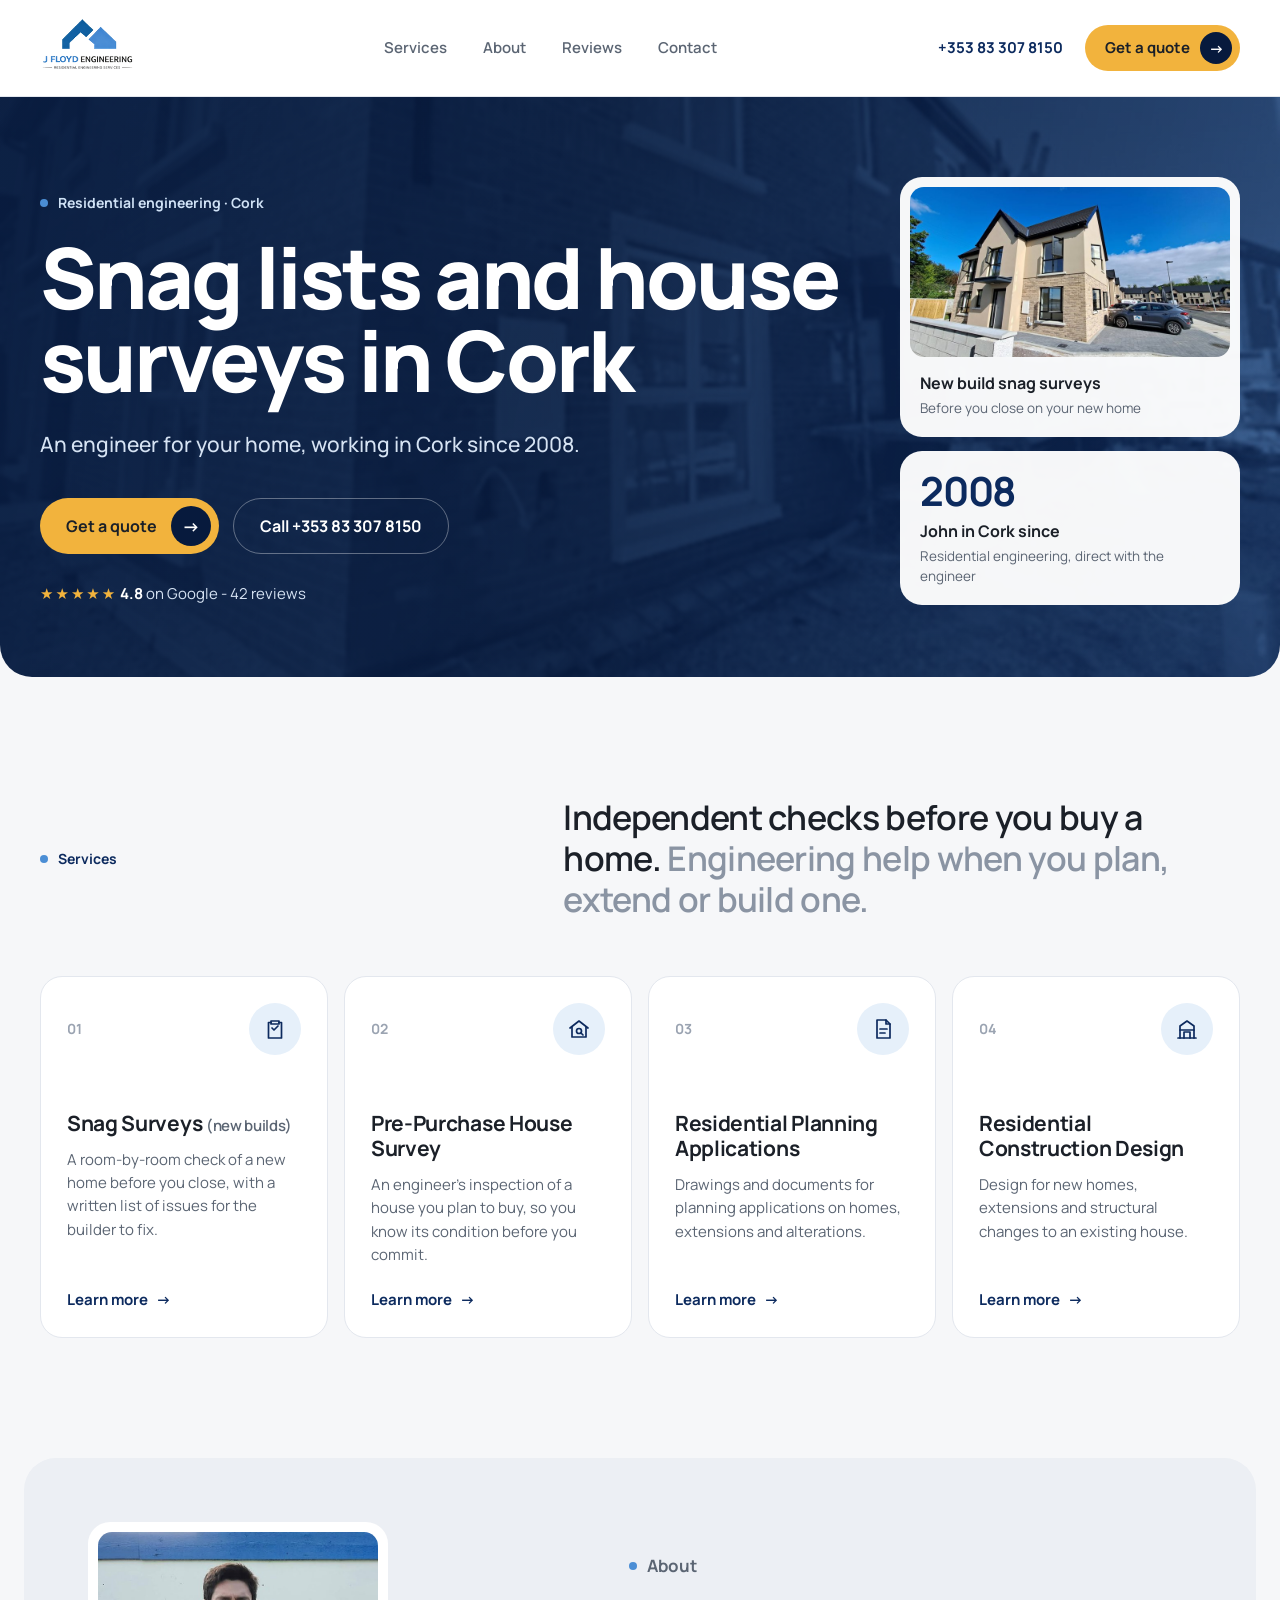
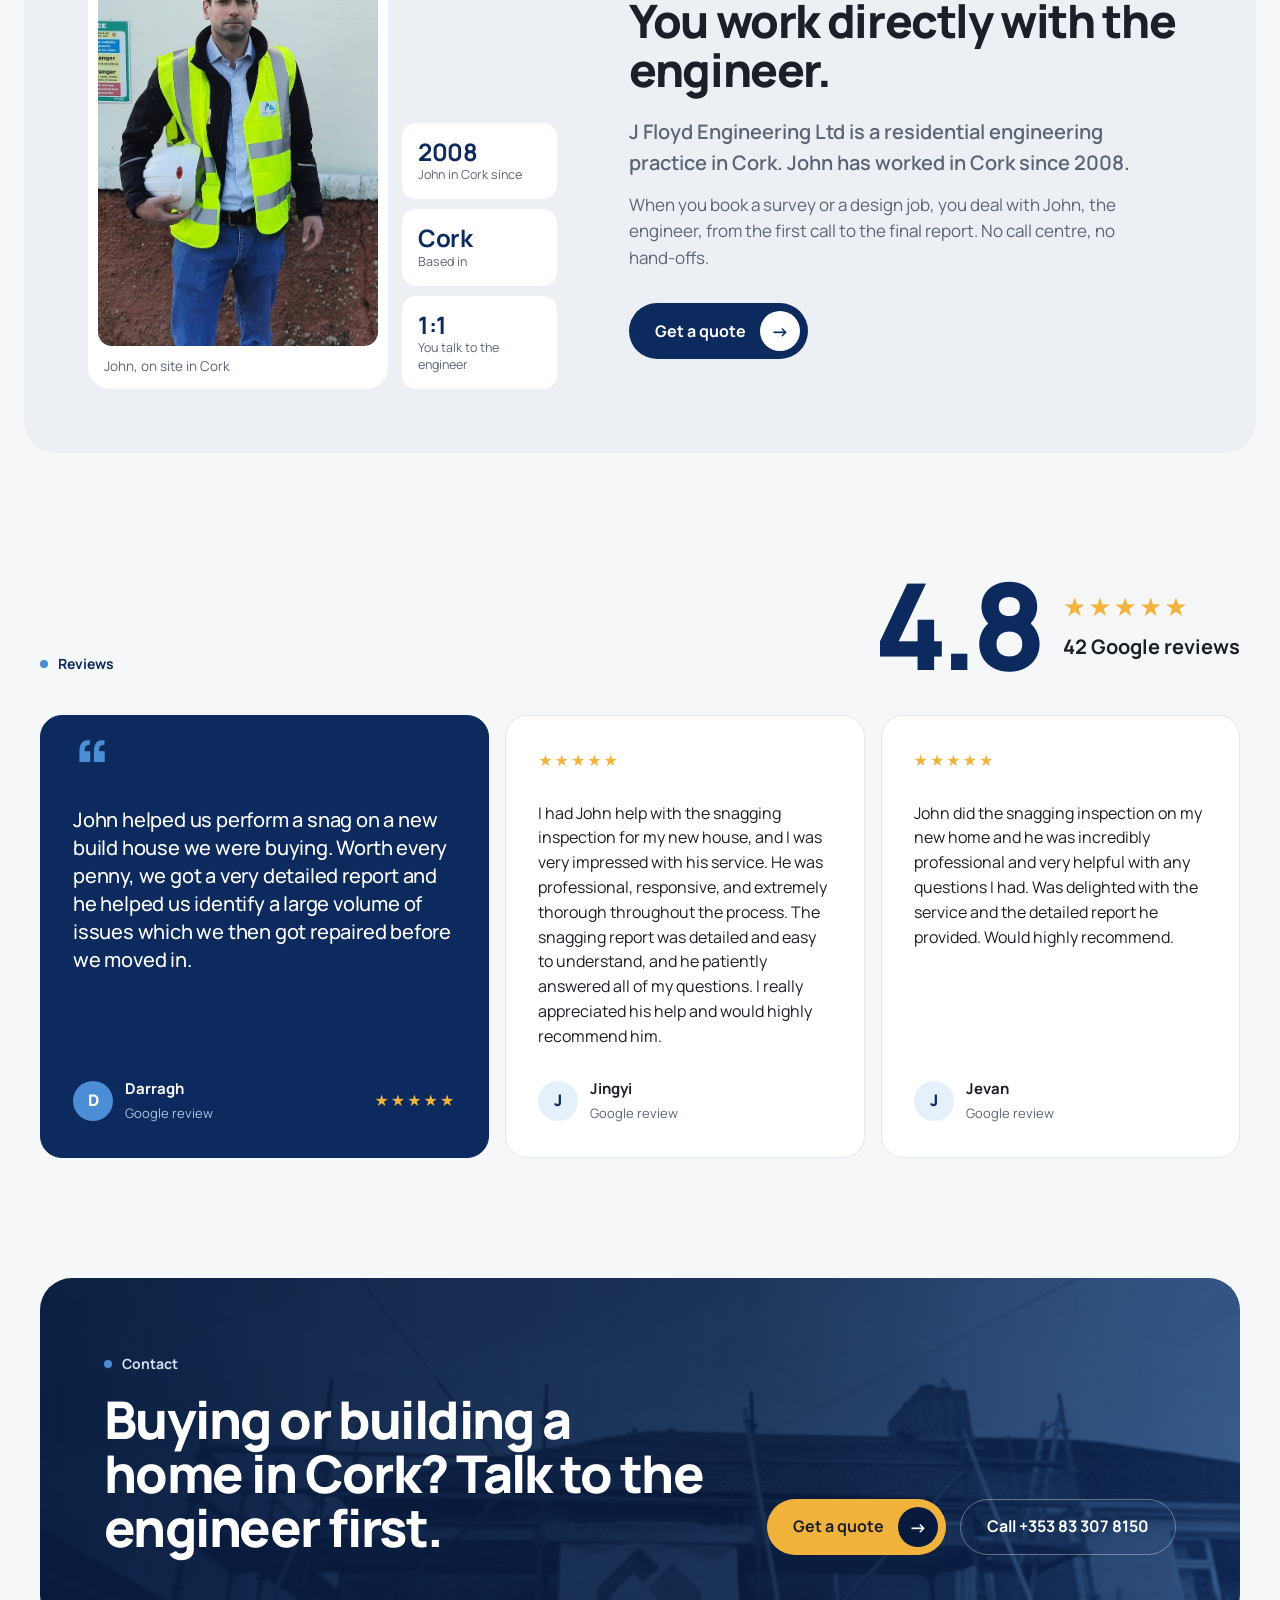
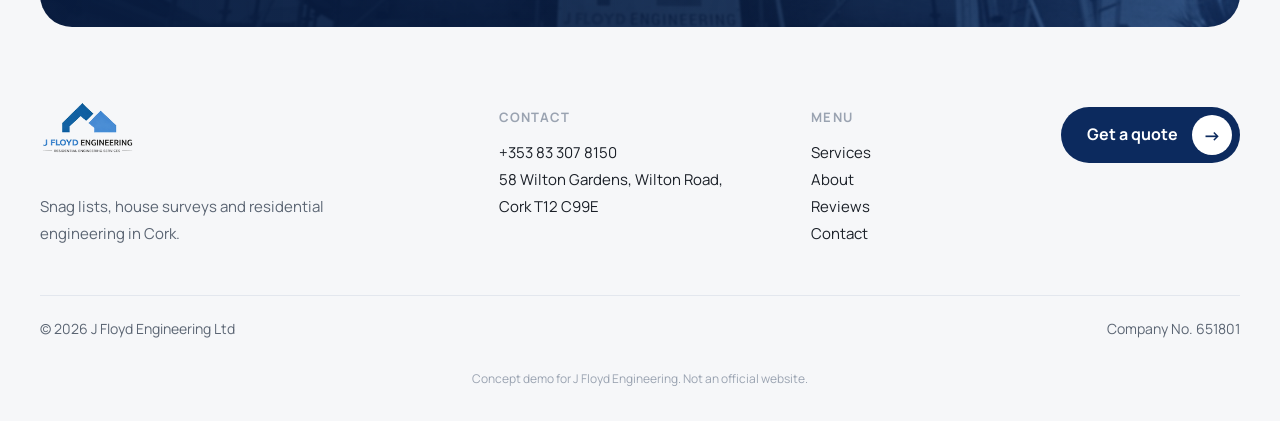
==== commit 61c09ad8: "jfloyd: white header for the logo Co-Authored-By: Claude Opus 5.5 <noreply@anthropic.com> Claude-Ses" ====
--- a/jfloyd/index.html
+++ b/jfloyd/index.html
@@ -18,7 +18,7 @@
 </head>
 <body>
 
-<div class="hero-wrap">
+<div class="header-bar">
   <header class="header container">
     <a class="brand" href="#top" aria-label="J Floyd Engineering Ltd">
       <img class="logo" src="assets/logo.png" alt="J Floyd Engineering Ltd" width="228" height="152">
@@ -34,6 +34,9 @@
       <a class="btn btn-accent btn-sm" href="#contact">Get a quote <span class="arrow">→</span></a>
     </div>
   </header>
+</div>
+
+<div class="hero-wrap">
 
   <section class="hero container" id="top">
     <div class="hero-main">
--- a/jfloyd/style.css
+++ b/jfloyd/style.css
@@ -75,20 +75,20 @@
   height: 96px; position: relative; z-index: 2;
 }
 .brand { display: inline-flex; align-items: center; }
-.logo { width: 132px; height: auto; margin: -14px -12px; }
-.header .brand { background: #fff; border-radius: 16px; padding: 0 12px; height: 64px; overflow: hidden; }
+.header-bar { background: #fff; border-bottom: 1px solid var(--line); }
+.logo { width: 150px; height: auto; margin: -12px -14px; }
 .brand-dark .logo { width: 150px; margin: -16px -14px -12px; }
 .brand-text { font-size: 19px; font-weight: 500; letter-spacing: -.01em; }
 .brand-text b { font-weight: 800; }
 .brand-dark { color: var(--navy); }
-.nav { display: flex; gap: 36px; font-size: 15px; font-weight: 600; color: rgba(255,255,255,.82); }
-.nav a:hover { color: #fff; }
+.nav { display: flex; gap: 36px; font-size: 15px; font-weight: 600; color: var(--ink-2); }
+.nav a:hover { color: var(--navy); }
 .header-cta { display: flex; align-items: center; gap: 22px; }
-.phone { font-weight: 700; font-size: 15px; }
+.phone { font-weight: 700; font-size: 15px; color: var(--navy); }
 
 .hero {
   display: grid; grid-template-columns: 1fr 340px; gap: 48px; align-items: end;
-  padding-top: 96px; padding-bottom: 72px;
+  padding-top: 80px; padding-bottom: 72px;
 }
 .hero h1 {
   font-size: clamp(44px, 6.6vw, 96px);
@@ -232,8 +232,7 @@
   .about-media { grid-template-columns: 1fr; }
   .owner { max-width: 320px; }
   .facts { grid-template-columns: repeat(3, 1fr); }
-  .header .brand { height: 56px; }
-  .logo { width: 116px; }
+  .logo { width: 120px; margin: -10px -11px; }
   .about-text h2 { font-size: 34px; }
   .about-text .lead { font-size: 18px; }
 
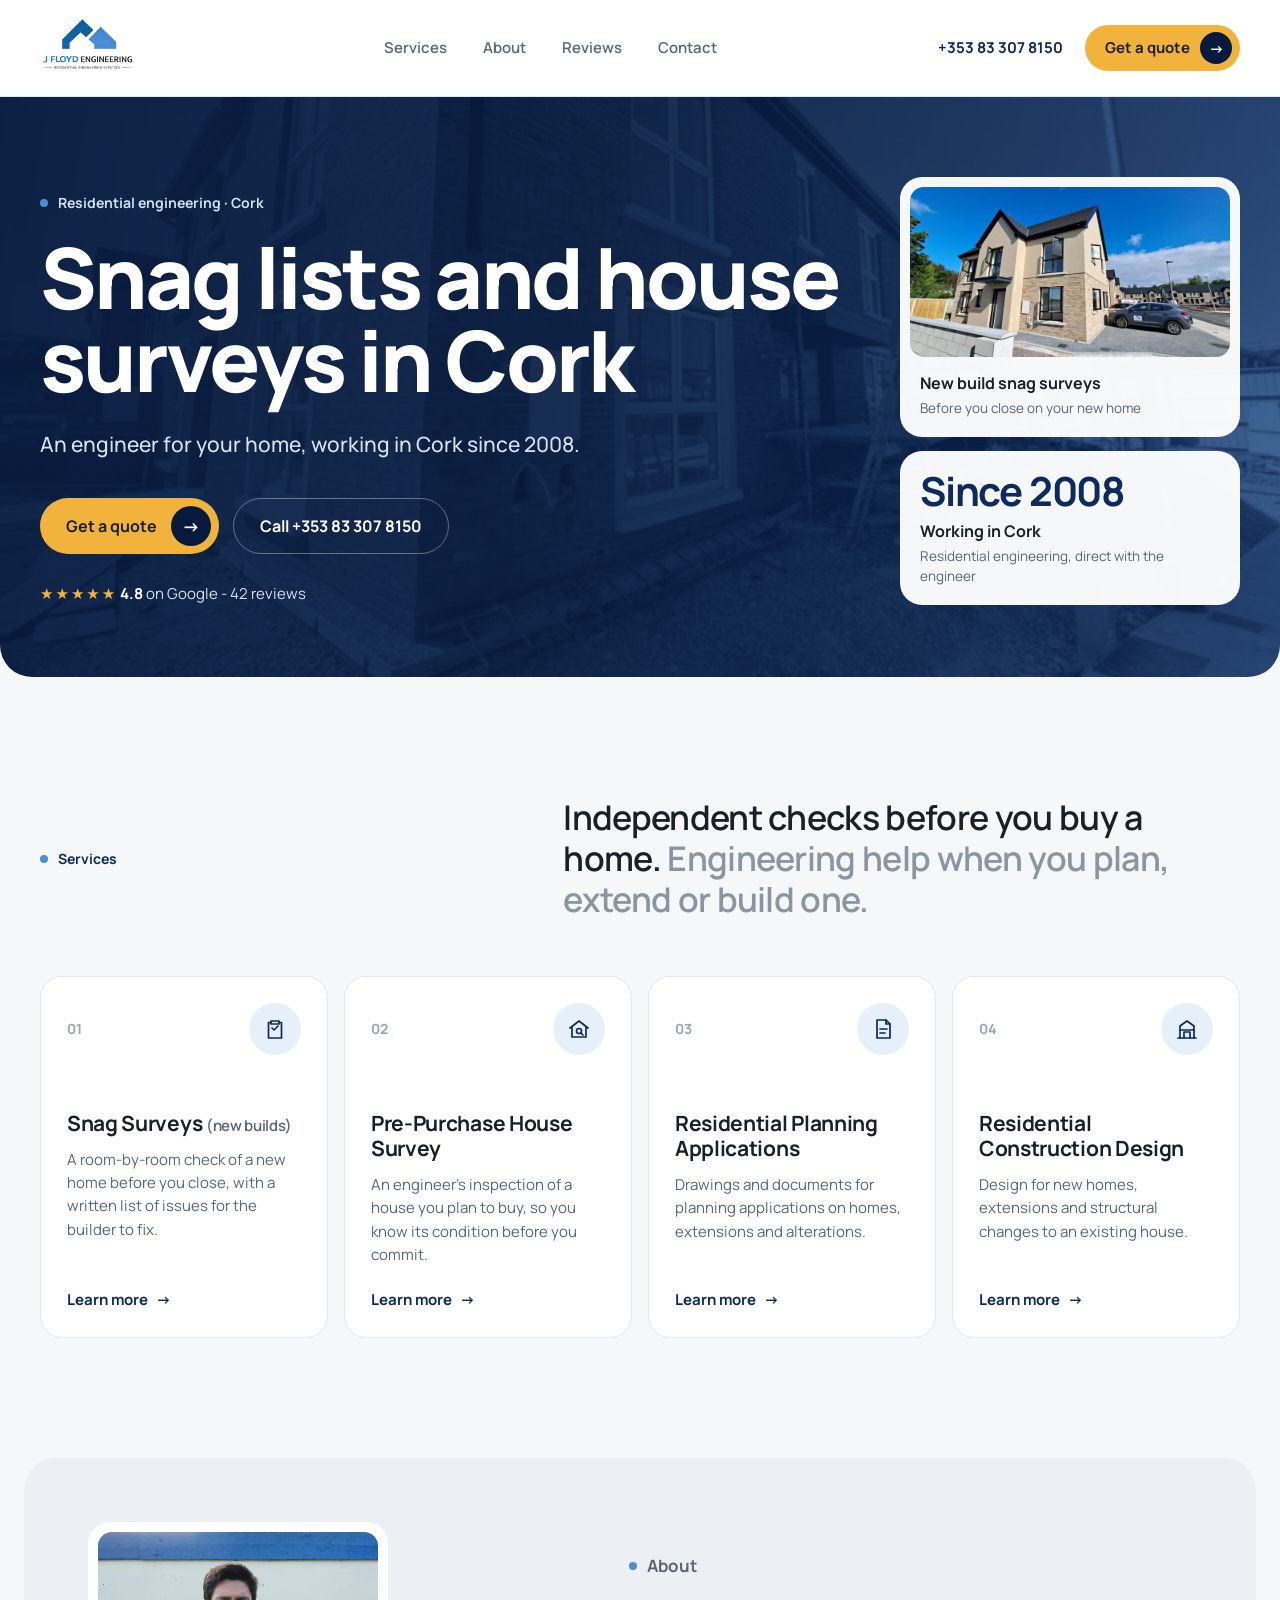
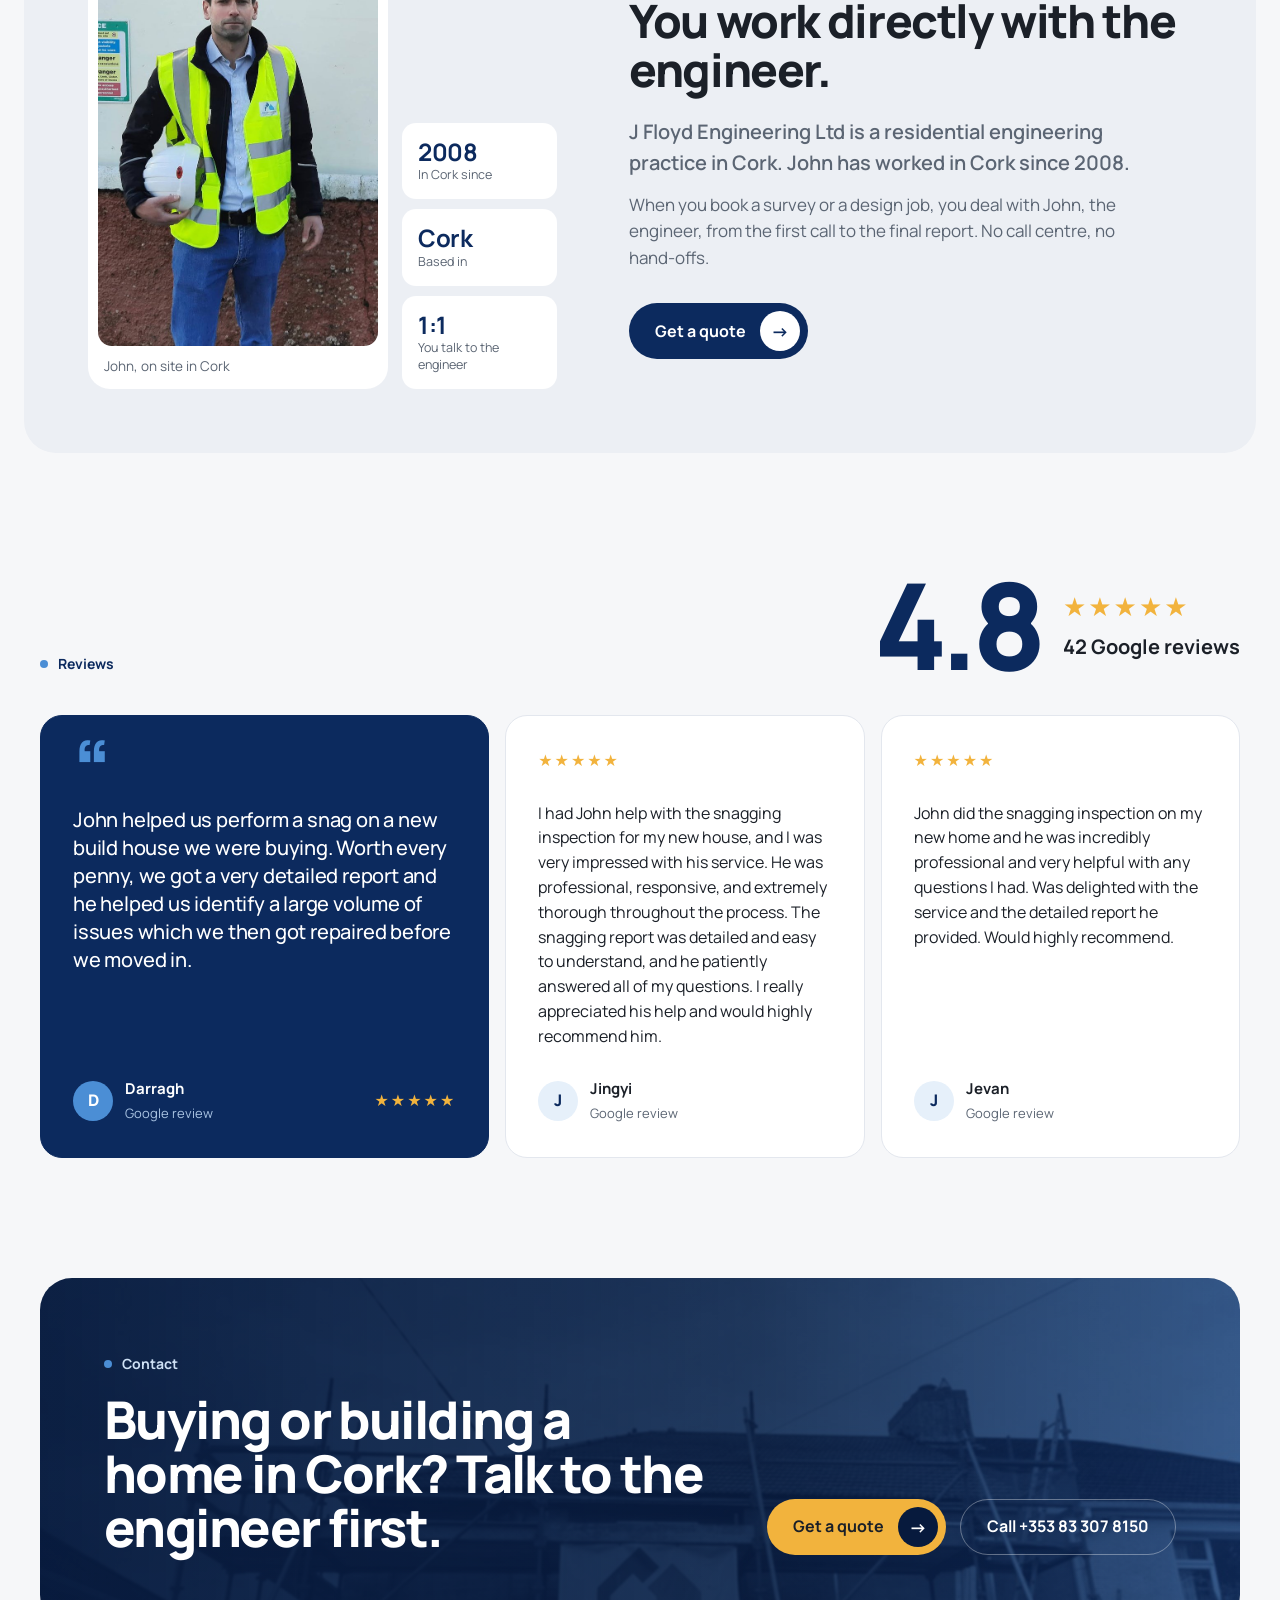
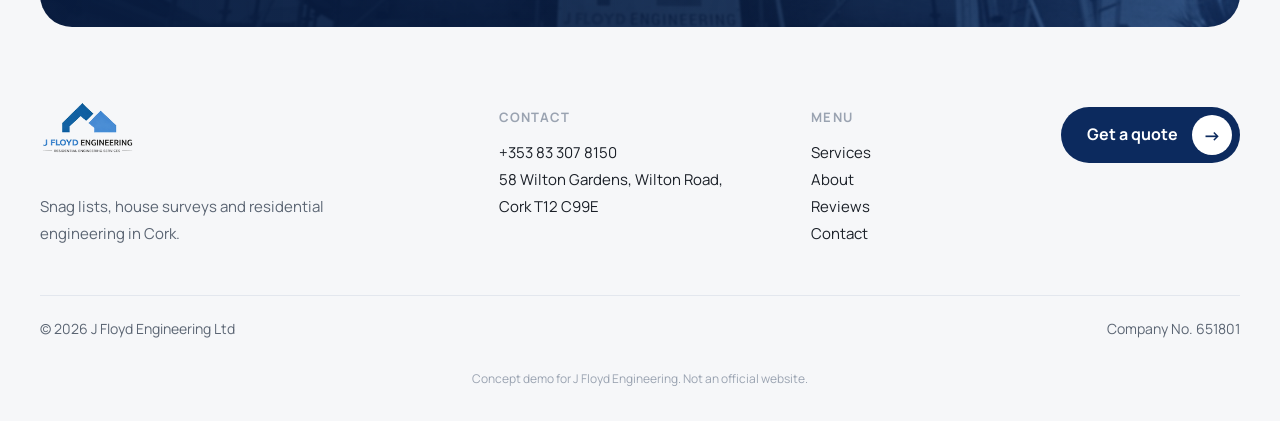
==== commit af7c9e7e: "jfloyd: 'Since 2008 / Working in Cork' and 'In Cork since' labels Co-Authored-By: Claude Opus 5.5 <n" ====
--- a/jfloyd/index.html
+++ b/jfloyd/index.html
@@ -56,8 +56,8 @@
         <figcaption><b>New build snag surveys</b><span>Before you close on your new home</span></figcaption>
       </figure>
       <div class="hcard hcard-stat">
-        <b class="big">2008</b>
-        <span class="lbl">John in Cork since</span>
+        <b class="big">Since 2008</b>
+        <span class="lbl">Working in Cork</span>
         <span class="muted">Residential engineering, direct with the engineer</span>
       </div>
     </div>
@@ -111,7 +111,7 @@
           <figcaption>John, on site in Cork</figcaption>
         </figure>
         <div class="facts">
-          <div><b>2008</b><span>John in Cork since</span></div>
+          <div><b>2008</b><span>In Cork since</span></div>
           <div><b>Cork</b><span>Based in</span></div>
           <div><b>1:1</b><span>You talk to the engineer</span></div>
         </div>
--- a/jfloyd/style.css
+++ b/jfloyd/style.css
@@ -216,7 +216,7 @@
   .hcard-photo figcaption span { display: none; }
   .hcard-photo figcaption b { font-size: 14px; }
   .hcard-stat { padding: 16px; }
-  .hcard-stat .big { font-size: 32px; }
+  .hcard-stat .big { font-size: 25px; }
   .hcard-stat .muted { font-size: 12.5px; }
 
   .section { padding: 80px 20px 0; }
